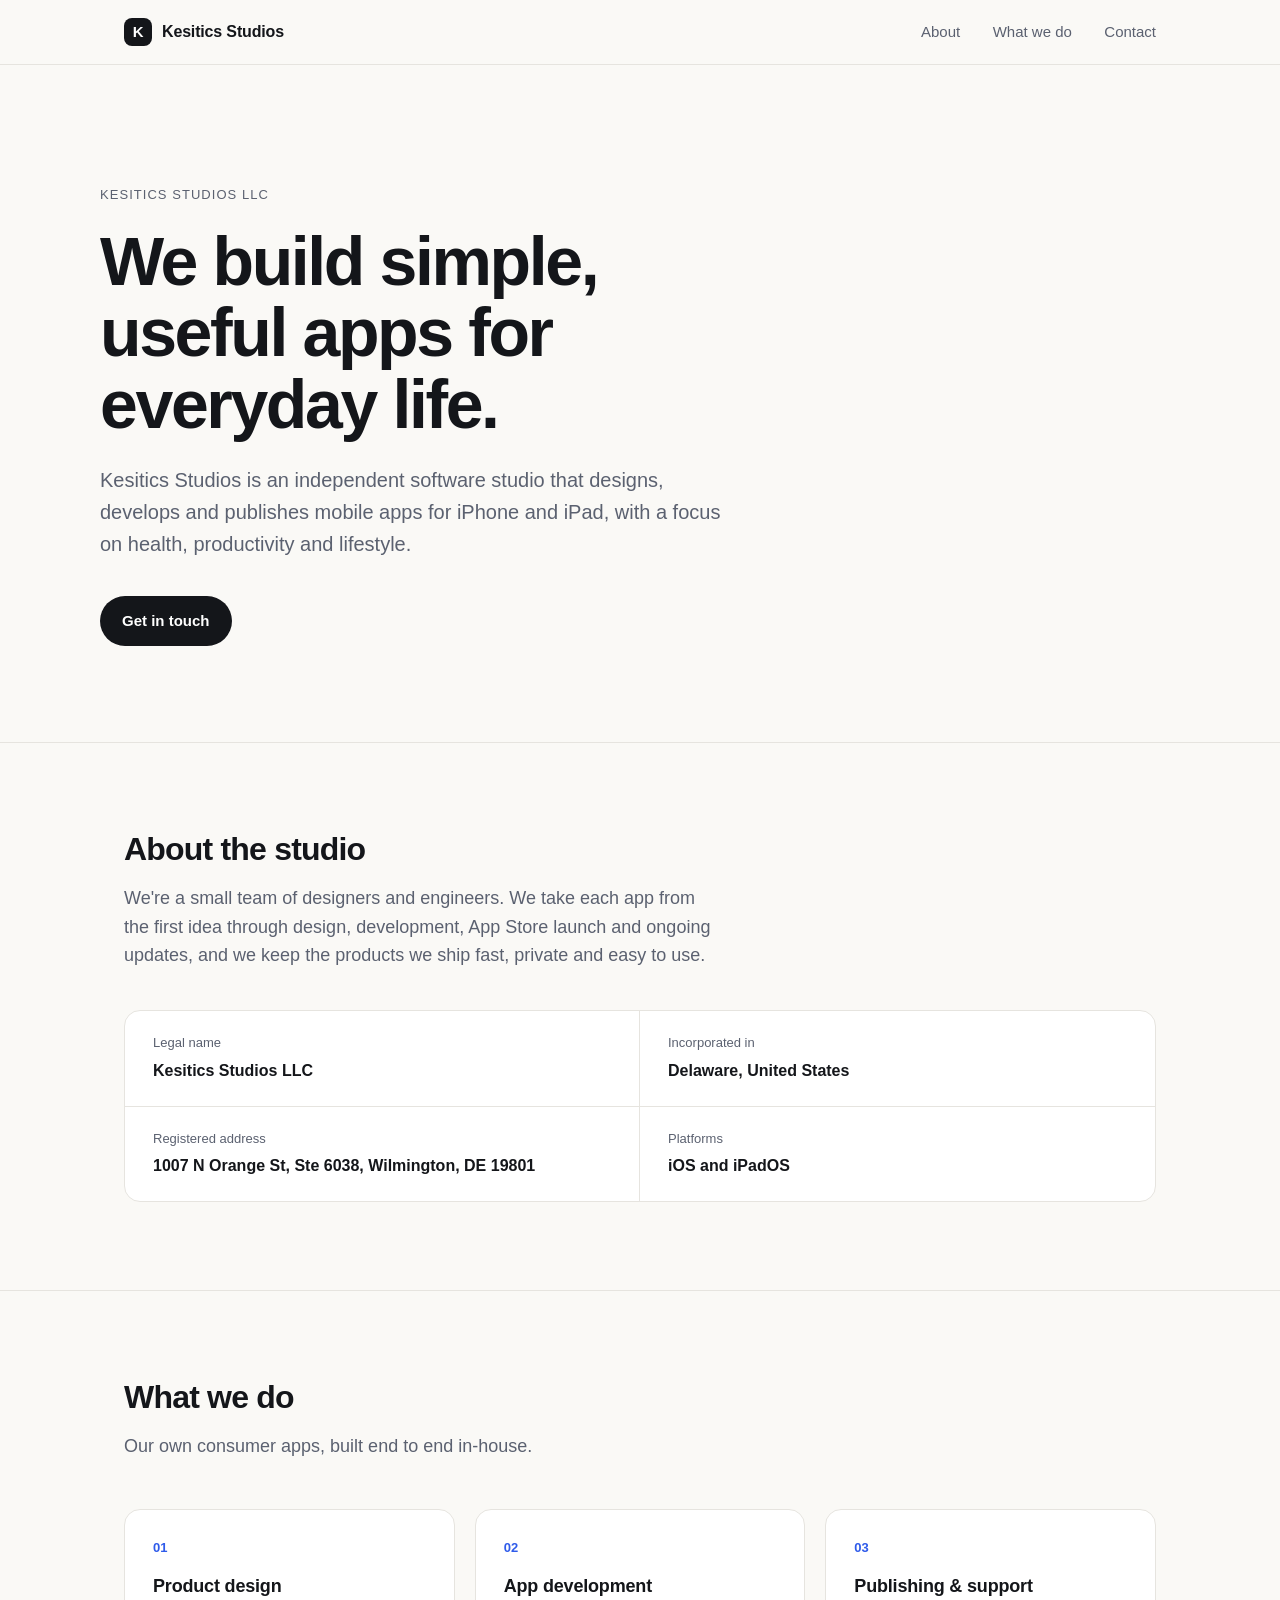
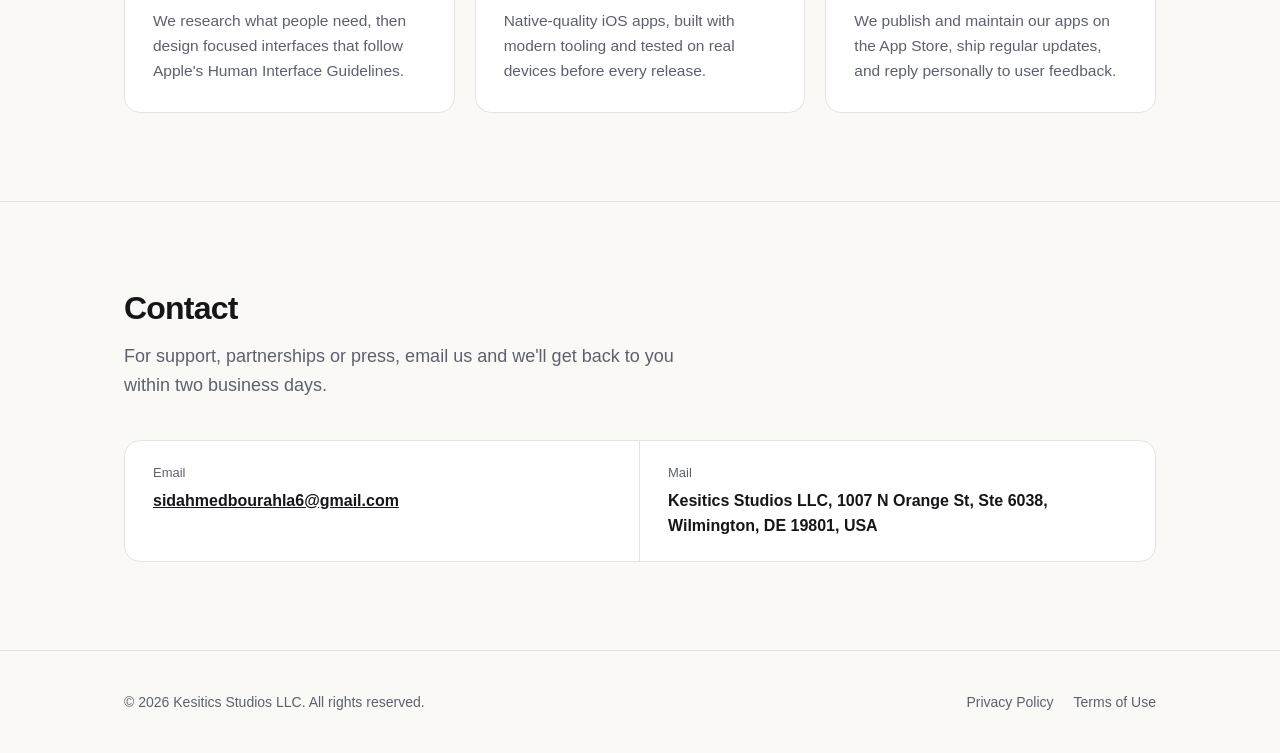
==== index.html @ 54d1f051 "Add Kesitics Studios LLC website Co-Authored-By: Claude Opus 5.5 <noreply@anthropic.com> Claude-Sess" ====
<!DOCTYPE html>
<html lang="en">
<head>
<meta charset="utf-8">
<meta name="viewport" content="width=device-width, initial-scale=1">
<title>Kesitics Studios LLC — Mobile App Studio</title>
<meta name="description" content="Kesitics Studios LLC is an independent studio that designs, builds and publishes mobile apps for iPhone and iPad.">
<link rel="stylesheet" href="styles.css">
<link rel="icon" href="data:image/svg+xml,<svg xmlns='http://www.w3.org/2000/svg' viewBox='0 0 32 32'><rect width='32' height='32' rx='8' fill='%2314161a'/><text x='16' y='22' font-family='Helvetica,Arial' font-size='18' font-weight='700' fill='white' text-anchor='middle'>K</text></svg>">
</head>
<body>
<header>
  <div class="wrap">
    <a class="brand" href="/"><span class="mark">K</span>Kesitics Studios</a>
    <nav>
      <a href="#about">About</a>
      <a href="#work">What we do</a>
      <a href="#contact">Contact</a>
    </nav>
  </div>
</header>

<main>
  <div class="wrap hero">
    <p class="eyebrow">Kesitics Studios LLC</p>
    <h1>We build simple, useful apps for everyday life.</h1>
    <p class="lede">Kesitics Studios is an independent software studio that designs, develops and publishes mobile apps for iPhone and iPad, with a focus on health, productivity and lifestyle.</p>
    <a class="cta" href="#contact">Get in touch</a>
  </div>

  <section id="about">
    <div class="wrap">
      <h2>About the studio</h2>
      <p class="section-lede">We're a small team of designers and engineers. We take each app from the first idea through design, development, App Store launch and ongoing updates, and we keep the products we ship fast, private and easy to use.</p>
      <dl class="facts">
        <div class="fact"><dt>Legal name</dt><dd>Kesitics Studios LLC</dd></div>
        <div class="fact"><dt>Incorporated in</dt><dd>Delaware, United States</dd></div>
        <div class="fact"><dt>Registered address</dt><dd>1007 N Orange St, Ste 6038, Wilmington, DE 19801</dd></div>
        <div class="fact"><dt>Platforms</dt><dd>iOS and iPadOS</dd></div>
      </dl>
    </div>
  </section>

  <section id="work">
    <div class="wrap">
      <h2>What we do</h2>
      <p class="section-lede">Our own consumer apps, built end to end in-house.</p>
      <div class="grid">
        <div class="card"><span class="num">01</span><h3>Product design</h3><p>We research what people need, then design focused interfaces that follow Apple's Human Interface Guidelines.</p></div>
        <div class="card"><span class="num">02</span><h3>App development</h3><p>Native-quality iOS apps, built with modern tooling and tested on real devices before every release.</p></div>
        <div class="card"><span class="num">03</span><h3>Publishing &amp; support</h3><p>We publish and maintain our apps on the App Store, ship regular updates, and reply personally to user feedback.</p></div>
      </div>
    </div>
  </section>

  <section id="contact">
    <div class="wrap">
      <h2>Contact</h2>
      <p class="section-lede">For support, partnerships or press, email us and we'll get back to you within two business days.</p>
      <dl class="facts">
        <div class="fact"><dt>Email</dt><dd><a href="mailto:sidahmedbourahla6@gmail.com">sidahmedbourahla6@gmail.com</a></dd></div>
        <div class="fact"><dt>Mail</dt><dd>Kesitics Studios LLC, 1007 N Orange St, Ste 6038, Wilmington, DE 19801, USA</dd></div>
      </dl>
    </div>
  </section>
</main>

<footer>
  <div class="wrap">
    <span>© <span id="y">2026</span> Kesitics Studios LLC. All rights reserved.</span>
    <span><a href="privacy.html">Privacy Policy</a><a href="terms.html">Terms of Use</a></span>
  </div>
</footer>
<script>document.getElementById('y').textContent=new Date().getFullYear()</script>
</body>
</html>
---- styles.css ----
:root{
  --ink:#14161a; --muted:#5b6170; --line:#e6e4df; --bg:#faf9f6; --card:#ffffff; --accent:#2f5bea;
  --max:1080px;
}
*{box-sizing:border-box;margin:0;padding:0}
html{scroll-behavior:smooth}
body{font-family:-apple-system,BlinkMacSystemFont,"SF Pro Text","Inter","Segoe UI",Roboto,Helvetica,Arial,sans-serif;
  color:var(--ink);background:var(--bg);line-height:1.6;-webkit-font-smoothing:antialiased}
a{color:inherit}
.wrap{max-width:var(--max);margin:0 auto;padding:0 24px}
header{position:sticky;top:0;background:rgba(250,249,246,.88);backdrop-filter:saturate(180%) blur(12px);border-bottom:1px solid var(--line);z-index:10}
header .wrap{display:flex;align-items:center;justify-content:space-between;height:64px}
.brand{display:flex;align-items:center;gap:10px;font-weight:650;letter-spacing:-.01em;text-decoration:none}
.mark{width:28px;height:28px;border-radius:8px;background:var(--ink);display:grid;place-items:center;color:#fff;font-size:15px;font-weight:700}
nav a{margin-left:28px;text-decoration:none;color:var(--muted);font-size:15px}
nav a:hover{color:var(--ink)}
.hero{padding:120px 0 96px}
.eyebrow{font-size:13px;letter-spacing:.08em;text-transform:uppercase;color:var(--muted);margin-bottom:20px}
h1{font-size:clamp(40px,6vw,68px);line-height:1.05;letter-spacing:-.035em;font-weight:700;max-width:14ch}
.lede{font-size:20px;color:var(--muted);max-width:56ch;margin-top:24px}
.cta{display:inline-block;margin-top:36px;background:var(--ink);color:#fff;text-decoration:none;padding:13px 22px;border-radius:999px;font-weight:550;font-size:15px}
.cta:hover{background:#000}
section{padding:88px 0;border-top:1px solid var(--line)}
h2{font-size:32px;letter-spacing:-.025em;line-height:1.15;margin-bottom:16px}
.section-lede{color:var(--muted);max-width:60ch;font-size:18px}
.grid{display:grid;grid-template-columns:repeat(3,1fr);gap:20px;margin-top:48px}
.card{background:var(--card);border:1px solid var(--line);border-radius:16px;padding:28px}
.card h3{font-size:18px;margin-bottom:8px;letter-spacing:-.01em}
.card p{color:var(--muted);font-size:15.5px}
.num{font-size:13px;color:var(--accent);font-weight:600;margin-bottom:14px;display:block}
.facts{display:grid;grid-template-columns:repeat(2,1fr);gap:0;margin-top:40px;border:1px solid var(--line);border-radius:16px;background:var(--card);overflow:hidden}
.fact{padding:22px 28px;border-bottom:1px solid var(--line)}
.fact:nth-child(odd){border-right:1px solid var(--line)}
.fact:nth-last-child(-n+2){border-bottom:none}
.fact dt{font-size:13px;color:var(--muted);margin-bottom:4px}
.fact dd{font-weight:550}
footer{border-top:1px solid var(--line);padding:40px 0;color:var(--muted);font-size:14px}
footer .wrap{display:flex;justify-content:space-between;flex-wrap:wrap;gap:16px}
footer a{text-decoration:none;margin-left:20px}
footer a:hover{color:var(--ink)}
.doc{padding:80px 0 96px;max-width:760px}
.doc h1{font-size:44px;max-width:none}
.doc .updated{color:var(--muted);margin:12px 0 40px}
.doc h2{font-size:22px;margin:40px 0 10px}
.doc p,.doc li{color:#2b2f37;margin-bottom:12px}
.doc ul{padding-left:22px}
@media (max-width:820px){
  .grid{grid-template-columns:1fr}
  .facts{grid-template-columns:1fr}
  .fact:nth-child(odd){border-right:none}
  .fact:nth-last-child(2){border-bottom:1px solid var(--line)}
  nav a{margin-left:18px}
  .hero{padding:80px 0 64px}
}
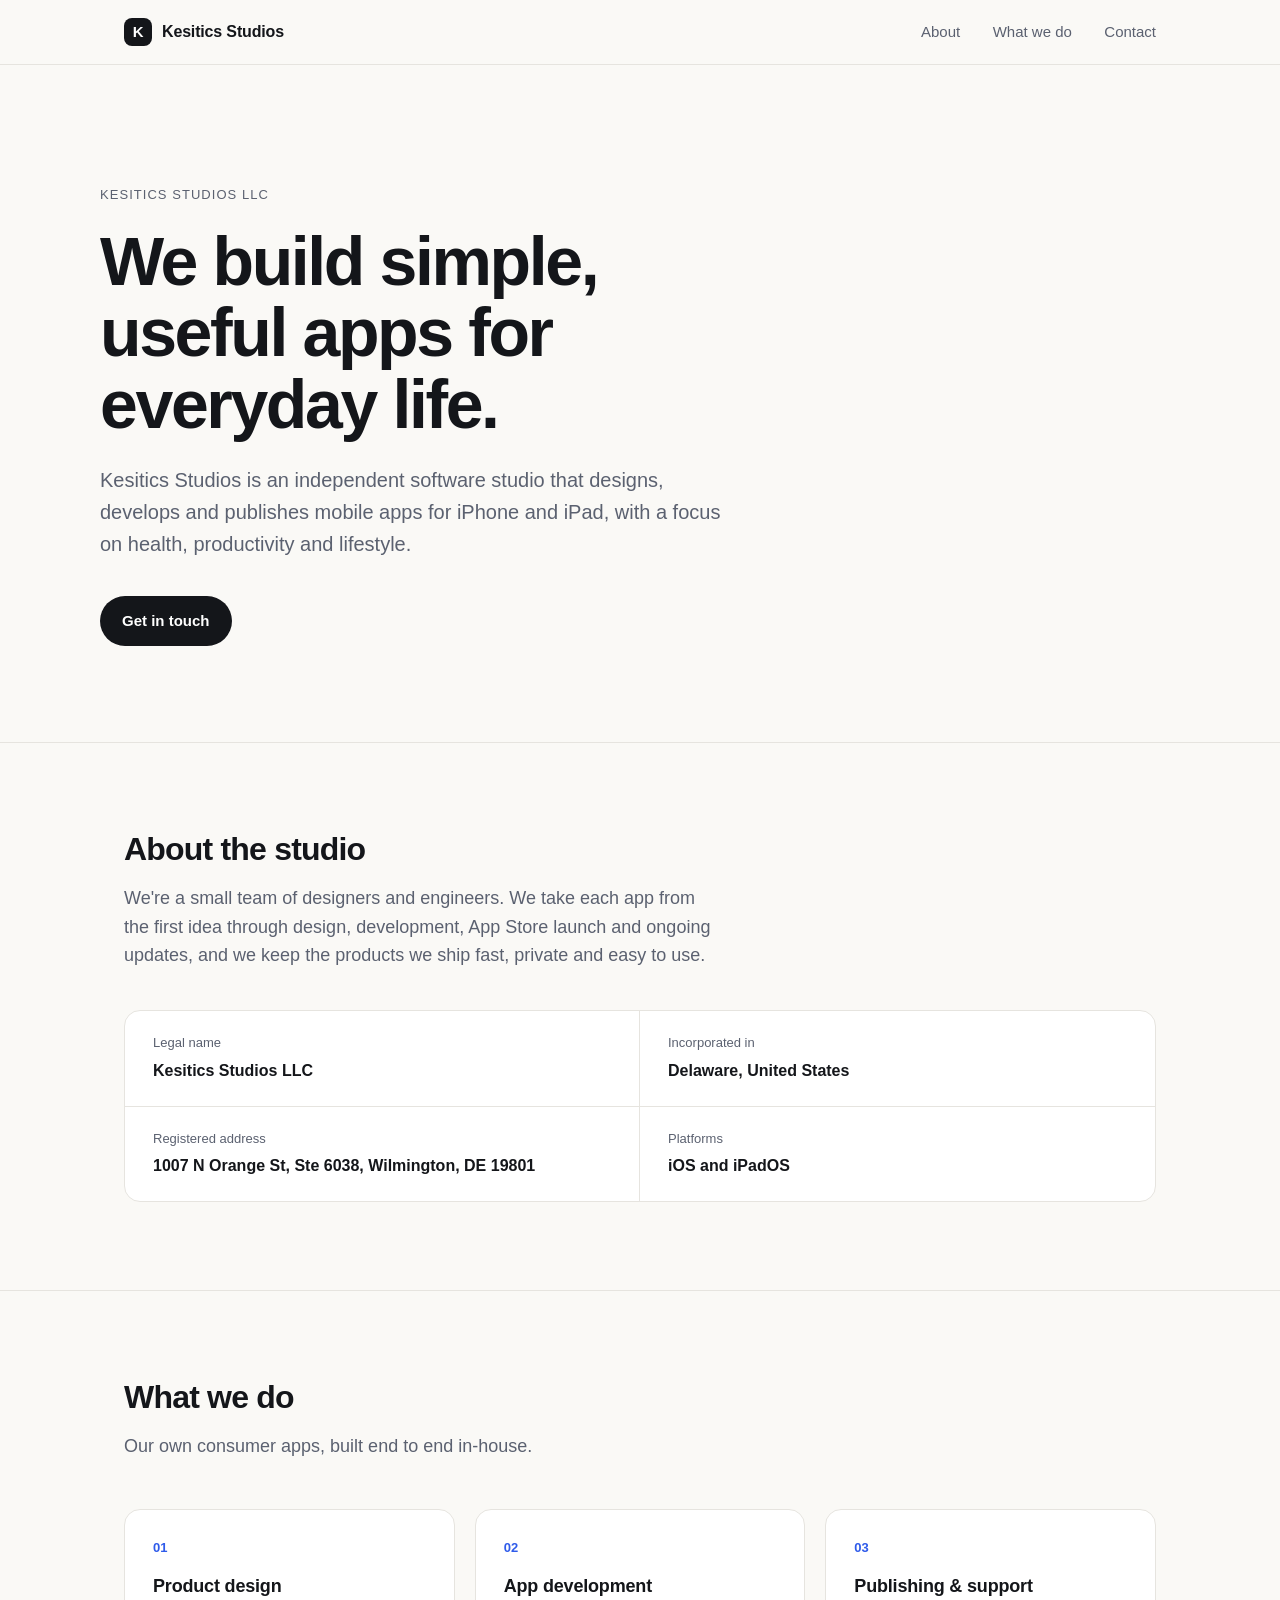
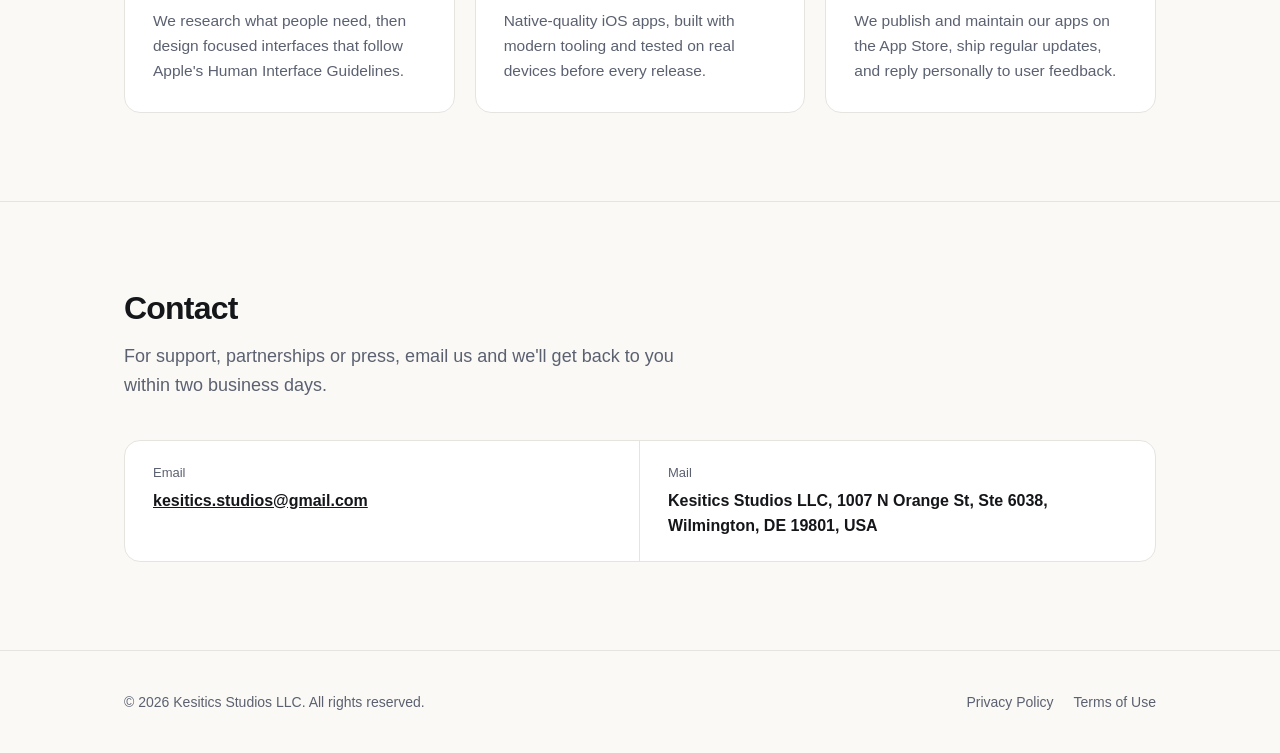
==== commit 89688496: "Update contact email to kesitics.studios@gmail.com Co-Authored-By: Claude Opus 5.5 <noreply@anthropi" ====
--- a/index.html
+++ b/index.html
@@ -58,7 +58,7 @@
       <h2>Contact</h2>
       <p class="section-lede">For support, partnerships or press, email us and we'll get back to you within two business days.</p>
       <dl class="facts">
-        <div class="fact"><dt>Email</dt><dd><a href="mailto:sidahmedbourahla6@gmail.com">sidahmedbourahla6@gmail.com</a></dd></div>
+        <div class="fact"><dt>Email</dt><dd><a href="mailto:kesitics.studios@gmail.com">kesitics.studios@gmail.com</a></dd></div>
         <div class="fact"><dt>Mail</dt><dd>Kesitics Studios LLC, 1007 N Orange St, Ste 6038, Wilmington, DE 19801, USA</dd></div>
       </dl>
     </div>
